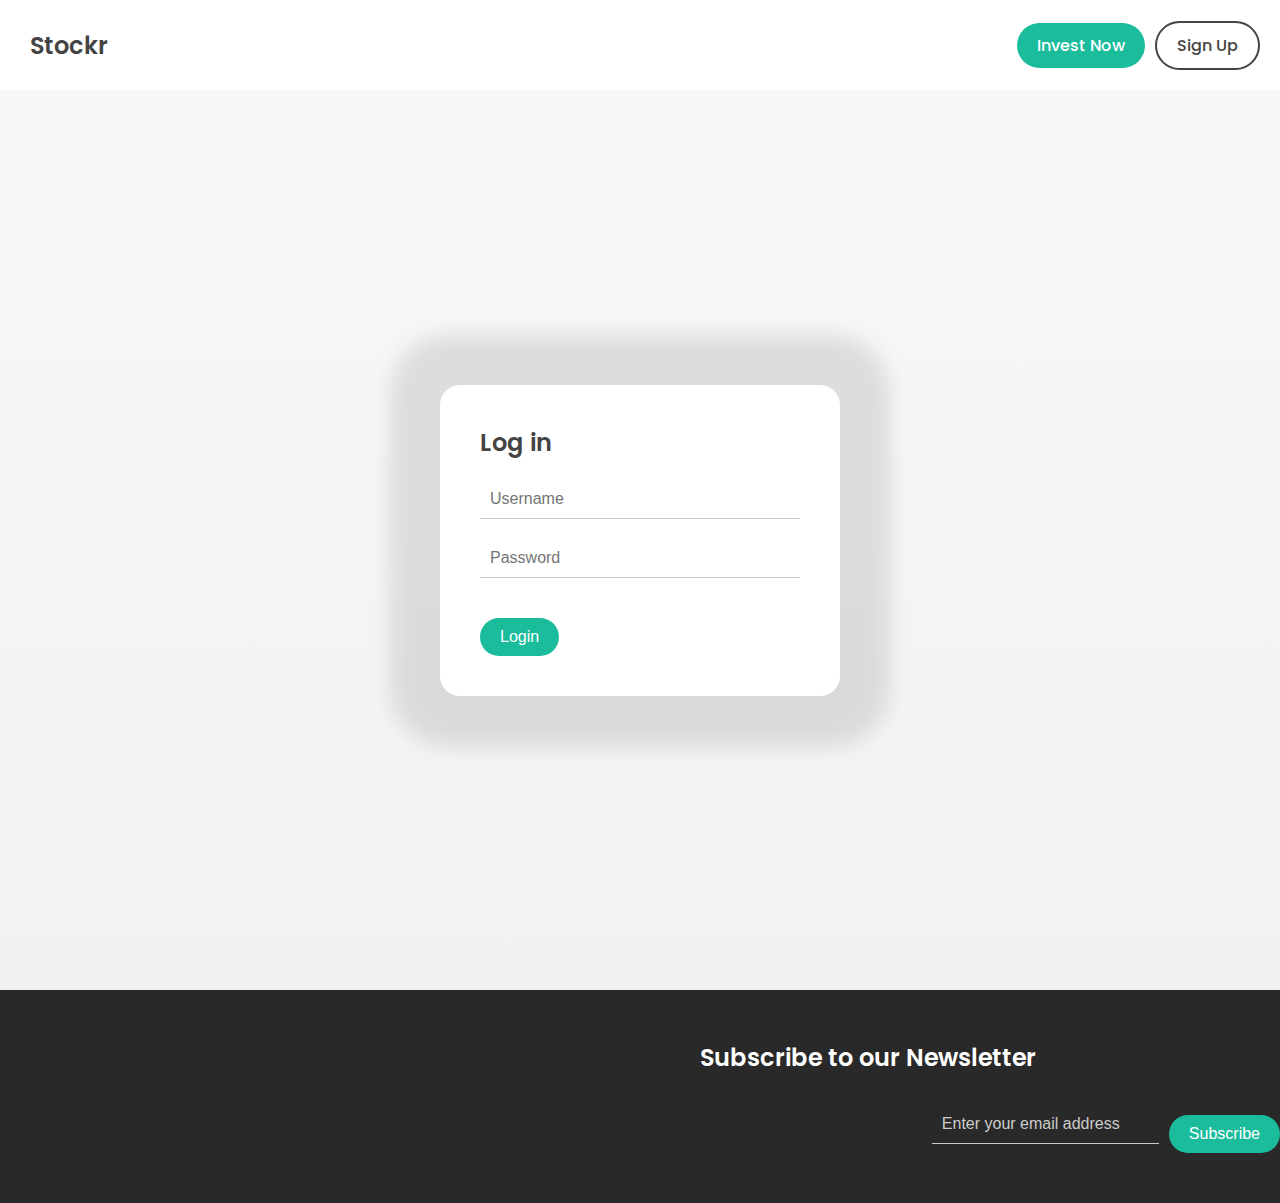
==== index.html @ 4b994b6f "Add files via upload" ====
<!DOCTYPE html>
<html>
  <head>
    <title>Login Page</title>
    <link rel="stylesheet" href="styles.css">
  </head>
  <body>
    <header>
      <div class="logo">
        <img src="stockr-logo.png" alt="">
        <h1>Stockr</h1>
      </div>
      <div class="header-buttons">
        <a href="#" class="invest-now-button">Invest Now</a>
        <a href="#" class="sign-up-button">Sign Up</a>
      </div>
    </header>
    <div class="login-container">
      <div class="login-box">
        <h2>Log in</h2>
        <form>
          <div class="input-container">
            <i class="fas fa-user"></i>
            <input type="text" id="username" name="username" placeholder="Username">
          </div>
          <div class="input-container">
            <i class="fas fa-lock"></i>
            <input type="password" id="password" name="password" placeholder="Password">
          </div>
          <button type="submit">Login</button>
        </form>
      </div>
    </div>
    <footer>
        <div class="container">
          <div class="row">
            
            <div class="col-md-6">
              <h3>Subscribe to our Newsletter</h3>
              <form>
                <div class="input-group">
                  <input type="email" name="email" placeholder="Enter your email address">
                  <button type="submit">Subscribe</button>
                </div>
              </form>
            </div>
          </div>
        </div>
      </footer>
---- styles.css ----
@import url("https://fonts.googleapis.com/css2?family=Poppins:wght@300;400;500;600;700&display=swap");

* {
  box-sizing: border-box;
  margin: 0;
  padding: 0;
}

body {
  background-color: #f8f8f8;
  font-family: "Poppins", sans-serif;
}

header {
  background-color: #ffffff;
  box-shadow: 0px 0px 15px rgba(0, 0, 0, 0.1);
  display: flex;
  justify-content: space-between;
  align-items: center;
  padding: 20px;
}

.logo {
  align-items: center;
  display: flex;
}

.logo img {
  height: 50px;
  margin-right: 10px;
}

.logo h1 {
  color: #444444;
  font-size: 24px;
  font-weight: 600;
}

.header-buttons {
  display: flex;
  align-items: center;
  margin-left: auto;
}

.invest-now-button {
  background-color: #1abc9c;
  color: #ffffff;
  border-radius: 30px;
  padding: 10px 20px;
  margin-right: 10px;
  font-size: 16px;
  font-weight: 500;
  text-decoration: none;
}

.sign-up-button {
  background-color: #ffffff;
  color: #444444;
  border-radius: 30px;
  border: 2px solid #444444;
  padding: 10px 20px;
  font-size: 16px;
  font-weight: 500;
  text-decoration: none;
}

.login-container {
  background: linear-gradient(to bottom, #f8f8f8 0%, #f1f1f1 100%);
  display: flex;
  justify-content: center;
  align-items: center;
  height: 100vh;
}

.login-box {
  background-color: #ffffff;
  border-radius: 20px;
  box-shadow: 0px 0
  20px 50px rgba(0, 0, 0, 0.1);
padding: 40px;
width: 400px;
max-width: 90%;
}

.login-box h2 {
color: #444444;
font-size: 24px;
font-weight: 600;
margin-bottom: 20px;
}

input[type="text"],
input[type="password"] {
width: 100%;
padding: 10px;
border: none;
border-bottom: 1px solid #cccccc;
margin-bottom: 20px;
font-size: 16px;
font-weight: 400;
}

.input-container {
display: flex;
align-items: center;
position: relative;
}

.input-container i {
position: absolute;
left: 0;
font-size: 20px;
color: #cccccc;
}

button[type="submit"] {
background-color: #1abc9c;
color: #ffffff;
border: none;
border-radius: 30px;
padding: 10px 20px;
font-size: 16px;
font-weight: 500;
cursor: pointer;
margin-top: 20px;
}

button[type="submit"]:hover {
background-color: #16a085;
}

footer {
    background-color: #292929;
    color: #ffffff;
    padding: 50px 0;
    display: flexbox;
  }
  
  footer h3 {
    color: #ffffff;
    font-size: 24px;
    font-weight: 600;
    margin-bottom: 20px;
    margin-left: 700px;
    align-items: center;
  }
  
  footer p {
    color: #cccccc;
    font-size: 16px;
    font-weight: 400;
    line-height: 1.5;
    margin-bottom: 20px;
    margin-left: 20px;
    text-align: center;
  }
  
  footer form {
    display: flex;
    align-items: center;
    justify-content: flex-end;
  }
  
  footer input[type="email"] {
    width: 100%;
    padding: 10px;
    border: none;
    border-bottom: 1px solid #cccccc;
    margin-right: 10px;
    font-size: 16px;
    font-weight: 400;
    background-color: transparent;
    color: #ffffff;
  }
  
  footer input[type="email"]::placeholder {
    color: #cccccc;
  }
  
  footer button[type="submit"] {
    background-color: #1abc9c;
    color: #ffffff;
    border: none;
    border-radius: 30px;
    padding: 10px 20px;
    font-size: 16px;
    font-weight: 500;
    cursor: pointer;
    transition: background-color 0.3s ease-in-out;
  }
  
  footer button[type="submit"]:hover {
    background-color: #16a085;
  }
  
  footer .input-group {
    display: flex;
    align-items: center;
  }
  
  footer .input-group input[type="email"] {
    flex-grow: 1;
  }
  
  @media (max-width: 767px) {
    footer .row {
      flex-direction: column;
    }
  
    footer .col-md-6 {
      margin-bottom: 40px;
    }
  
    footer form {
      justify-content: flex-start;
      margin-top: 20px;
    }
  
    footer .input-group {
      flex-direction: column;
      align-items: flex-start;
    }
  
    footer .input-group input[type="email"] {
      width: 100%;
      margin-bottom: 10px;
    }
  }
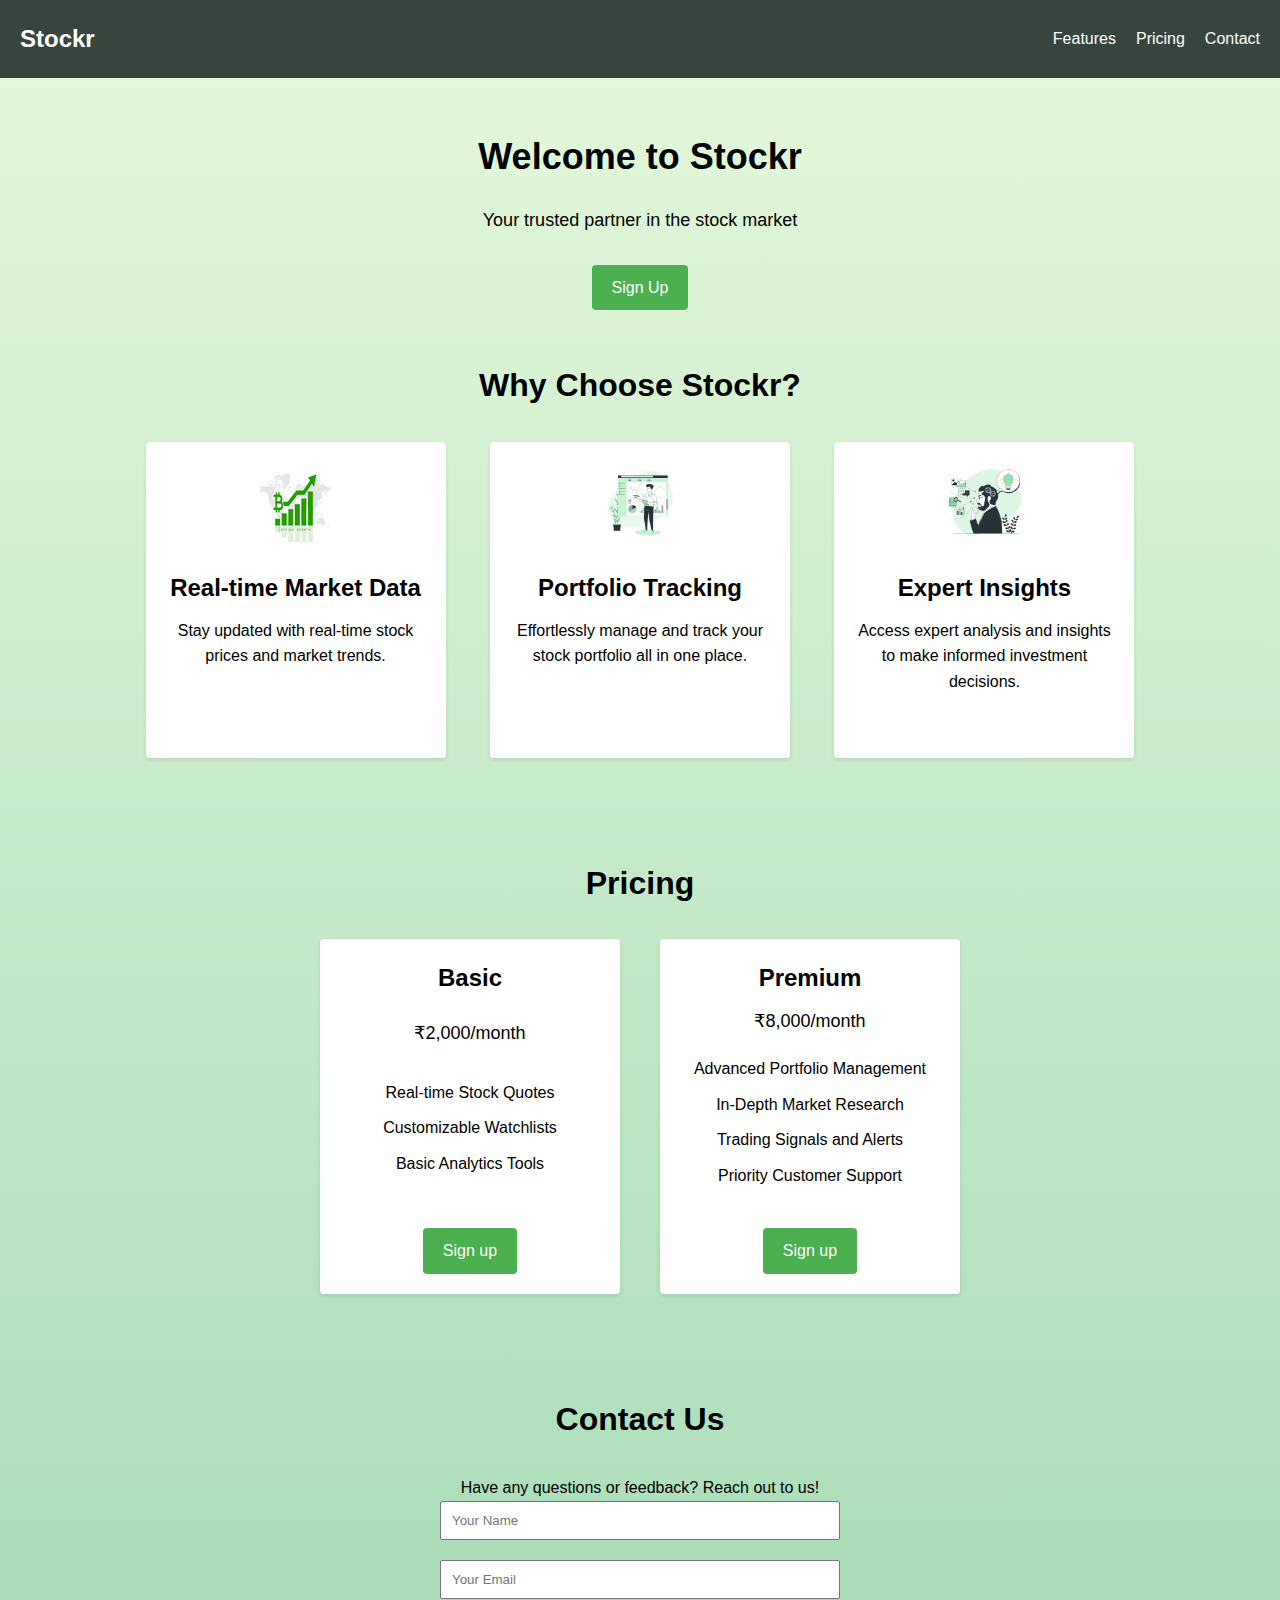
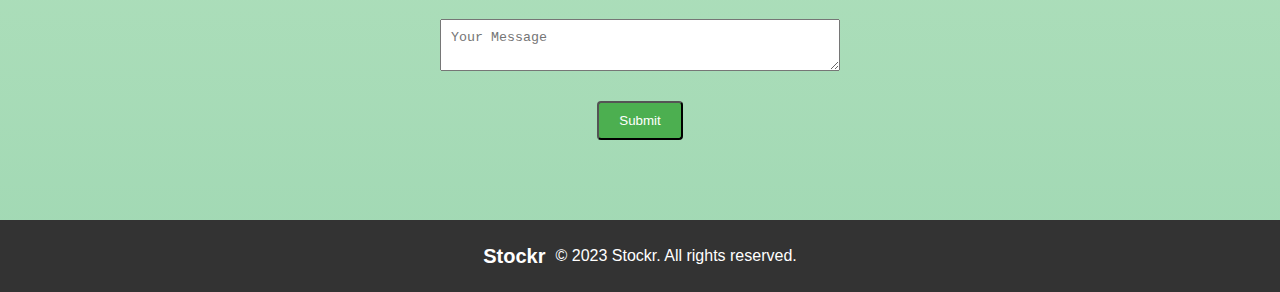
==== commit 8360e2a7: "Add files via upload" ====
--- a/index.html
+++ b/index.html
@@ -1,53 +1,117 @@
 <!DOCTYPE html>
-<html>
-  <head>
-    <title>Login Page</title>
-    <link rel="stylesheet" href="styles.css">
-  </head>
-  <body>
+<html lang="en">
+
+<head>
+  <meta charset="UTF-8">
+  <meta name="viewport" content="width=device-width, initial-scale=1.0">
+  <title>Stockr - Your Stock Market Partner</title>
+  <link rel="stylesheet" href="styles.css">
+</head>
+
+<body>
     <header>
-      <div class="logo">
-        <img src="stockr-logo.png" alt="">
-        <h1>Stockr</h1>
+        <div class="logo">Stockr</div>
+        <ul class="navigation">
+          <li><a href="#features">Features</a></li>
+          <li><a href="#pricing">Pricing</a></li>
+          <li><a href="#contact">Contact</a></li>
+        </ul>
+      </header>
+    </nav>
+    <div class="hero">
+      <h1>Welcome to Stockr</h1>
+      <p>Your trusted partner in the stock market</p>
+      <a href="#signup" class="btn">Sign Up</a>
+    </div>
+  </header>
+
+  
+  
+
+  <section id="features" class="features">
+    <h2>Why Choose Stockr?</h2>
+    <div class="feature-card">
+      <a href="feature.html"></a>
+      <div class="feature-icon">
+        <img src="feature1.jpg" alt="Feature 1">
       </div>
-      <div class="header-buttons">
-        <a href="#" class="invest-now-button">Invest Now</a>
-        <a href="#" class="sign-up-button">Sign Up</a>
+      
+      <a href="second.html" class="custom-link"><h3>Real-time Market Data</h3></a>
+      
+      <p>Stay updated with real-time stock prices and market trends.</p>
+    </div>
+    <div class="feature-card">
+      <div class="feature-icon">
+        <img src="feature2.png" alt="Feature 2">
       </div>
-    </header>
-    <div class="login-container">
-      <div class="login-box">
-        <h2>Log in</h2>
-        <form>
-          <div class="input-container">
-            <i class="fas fa-user"></i>
-            <input type="text" id="username" name="username" placeholder="Username">
+      <h3>Portfolio Tracking</h3>
+      <p>Effortlessly manage and track your stock portfolio all in one place.</p>
+    </div>
+    <div class="feature-card">
+      <div class="feature-icon">
+        <img src="feature3.png" alt="Feature 3">
+      </div>
+      <h3>Expert Insights</h3>
+      <p>Access expert analysis and insights to make informed investment decisions.</p>
+    </div>
+  </section>
+
+  <section id="pricing" class="pricing">
+    <div class="container">
+      <h2>Pricing</h2>
+      <div class="price-card-container">
+        <div class="price-card">
+          <h3>Basic</h3>
+          <p>₹2,000/month</p>
+          <ul>
+            <li>Real-time Stock Quotes</li>
+            <li>Customizable Watchlists</li>
+            <li>Basic Analytics Tools</li>
+          </ul>
+          <div class="btn-container">
+            <a href="#" class="btn">Sign up</a>
           </div>
-          <div class="input-container">
-            <i class="fas fa-lock"></i>
-            <input type="password" id="password" name="password" placeholder="Password">
+        </div>
+        <div class="price-card">
+          <h3>Premium</h3>
+          <p>₹8,000/month</p>
+          <ul>
+            <li>Advanced Portfolio Management</li>
+            <li>In-Depth Market Research</li>
+            <li>Trading Signals and Alerts</li>
+            <li>Priority Customer Support</li>
+          </ul>
+          <div class="btn-container">
+            <a href="#" class="btn">Sign up</a>
           </div>
-          <button type="submit">Login</button>
-        </form>
+        </div>
       </div>
     </div>
-    <footer>
-        <div class="container">
-          <div class="row">
-            
-            <div class="col-md-6">
-              <h3>Subscribe to our Newsletter</h3>
-              <form>
-                <div class="input-group">
-                  <input type="email" name="email" placeholder="Enter your email address">
-                  <button type="submit">Subscribe</button>
-                </div>
-              </form>
-            </div>
-          </div>
-        </div>
-      </footer>
-      
+  </section>
+  
+  
 
+  <section id="contact" class="contact">
+    <h2>Contact Us</h2>
+    <p>Have any questions or feedback? Reach out to us!</p>
+    <div class="alignn">
+    <form> 
+      <input class="alig" type="text" placeholder="Your Name">
+      <input class="alig" type="email" placeholder="Your Email">
+      <textarea class="alig" placeholder="Your Message"></textarea>
+      <button type="submit" class="btn">Submit</button>
+    </form>
+</div>
+  </section>
 
+  <footer>
+    <div class="footer-content">
+      <div class="logo">Stockr</div>
+      <p>&copy; 2023 Stockr. All rights reserved.</p>
+    </div>
+  </footer>
 
+  <script src="app.js"></script>
+</body>
+
+</html>
--- a/styles.css
+++ b/styles.css
@@ -1,229 +1,269 @@
-@import url("https://fonts.googleapis.com/css2?family=Poppins:wght@300;400;500;600;700&display=swap");
-
+/* Reset some default styles */
 * {
   box-sizing: border-box;
   margin: 0;
   padding: 0;
 }
 
+/* General styles */
 body {
-  background-color: #f8f8f8;
-  font-family: "Poppins", sans-serif;
-}
-
+  font-family: Arial, sans-serif;
+  line-height: 1.6;
+  background-image: linear-gradient(to top, #A0D8B3, #E5F9DB);
+}
+
+a.custom-link {
+  color: inherit;
+  text-decoration: none;
+}
+
+
+.container {
+  max-width: 1200px;
+  margin: 0 auto;
+  padding: 0 20px;
+}
+
+/* Header styles */
 header {
-  background-color: #ffffff;
-  box-shadow: 0px 0px 15px rgba(0, 0, 0, 0.1);
+  background-color: rgb(54, 70, 63);
+  color: #fff;
+  padding: 20px;
   display: flex;
   justify-content: space-between;
   align-items: center;
-  padding: 20px;
 }
 
 .logo {
+  font-size: 24px;
+  font-weight: bold;
+}
+
+.navigation {
+  list-style: none;
+  display: flex;
+}
+
+.navigation li {
+  margin-left: 20px;
+}
+
+.navigation a {
+  color: #fff;
+  text-decoration: none;
+}
+
+/* Hero section styles */
+.hero {
+  text-align: center;
+  margin-top: 50px;
+}
+
+.hero h1 {
+  font-size: 36px;
+  margin-bottom: 20px;
+}
+
+.hero p {
+  font-size: 18px;
+  margin-bottom: 30px;
+}
+
+.btn {
+  display: inline-block;
+  background-color: #4CAF50;
+  color: #fff;
+  padding: 10px 20px;
+  border-radius: 4px;
+  text-decoration: none;
+}
+
+.btn:hover {
+  background-color: #45a049;
+}
+
+/* Features section styles */
+.features {
+  
+  padding: 50px 0;
+  text-align: center;
+}
+
+.features h2 {
+  font-size: 32px;
+  margin-bottom: 30px;
+}
+
+.feature-card {
+  display: inline-block;
+  width: 300px;
+  margin: 0 20px;
+  padding: 20px;
+  background-color: #fff;
+  border-radius: 4px;
+  box-shadow: 0 2px 4px rgba(0, 0, 0, 0.1);
+}
+.feature-card {
+  transition: transform 0.3s ease;
+}
+.feature-card:hover {
+  transform: scale(1.1);
+}
+
+
+.feature-icon img {
+  width: 80px;
+  height: 80px;
+  margin-bottom: 20px;
+}
+
+.feature-card h3 {
+  font-size: 24px;
+  margin-bottom: 10px;
+}
+
+.feature-card p {
+  font-size: 16px;
+  height: 120px; /* Set a fixed height for feature descriptions */
+  overflow: hidden;
+}
+
+/* Pricing section styles */
+.pricing {
+  padding: 50px 0;
+  text-align: center;
+}
+
+.pricing h2 {
+  font-size: 32px;
+  margin-bottom: 30px;
+}
+
+.price-card-container {
+  display: flex;
+  justify-content: center;
+  align-items: stretch; 
+}
+
+.price-card {
+  flex: 0 0 300px;
+  margin: 0 20px;
+  padding: 20px;
+  background-color: #fff;
+  border-radius: 4px;
+  box-shadow: 0 2px 4px rgba(0, 0, 0, 0.1);
+  display: flex;
+  flex-direction: column;
+  justify-content: space-between;
+}
+.price-card {
+  transition: transform 0.3s ease;
+}
+
+.price-card:hover {
+  transform: scale(1.1);
+}
+
+.price-card h3 {
+  font-size: 24px;
+  margin-bottom: 10px;
+}
+
+.price-card p {
+  font-size: 18px;
+  margin-bottom: 20px;
+}
+
+.price-card ul {
+  list-style: none;
+  margin-bottom: 30px;
+}
+
+.price-card ul li {
+  margin-bottom: 10px;
+}
+
+.price-card .btn-container {
+  display: flex;
+  justify-content: center;
+}
+
+.contact {
+  padding: 50px 0;
+  text-align: center;
+}
+
+.contact h2 {
+  font-size: 32px;
+  margin-bottom: 30px;
+}
+
+.contact form {
+  display: flex;
+  flex-wrap: wrap;
+  justify-content: center;
+  align-items: flex-start;
+  margin-bottom: 30px;
+}
+
+.contact input,
+.contact textarea {
+  width: 100%;
+  padding: 10px;
+  margin-bottom: 20px;
+}
+
+.contact input[type="text"],
+.contact input[type="email"],
+.contact textarea {
+  width: calc(100% - 20px); 
+}
+
+.contact button.btn {
+  margin-top: 10px;
+}
+
+
+
+footer {
+  background-color: #333;
+  color: #fff;
+  padding: 20px;
+  text-align: center;
+}
+
+.footer-content {
+  display: flex;
+  justify-content: center;
   align-items: center;
-  display: flex;
-}
-
-.logo img {
-  height: 50px;
+}
+
+.footer-content .logo {
+  font-size: 20px;
+  font-weight: bold;
   margin-right: 10px;
 }
 
-.logo h1 {
-  color: #444444;
-  font-size: 24px;
-  font-weight: 600;
-}
-
-.header-buttons {
-  display: flex;
-  align-items: center;
-  margin-left: auto;
-}
-
-.invest-now-button {
-  background-color: #1abc9c;
-  color: #ffffff;
-  border-radius: 30px;
-  padding: 10px 20px;
-  margin-right: 10px;
-  font-size: 16px;
-  font-weight: 500;
-  text-decoration: none;
-}
-
-.sign-up-button {
-  background-color: #ffffff;
-  color: #444444;
-  border-radius: 30px;
-  border: 2px solid #444444;
-  padding: 10px 20px;
-  font-size: 16px;
-  font-weight: 500;
-  text-decoration: none;
-}
-
-.login-container {
-  background: linear-gradient(to bottom, #f8f8f8 0%, #f1f1f1 100%);
-  display: flex;
-  justify-content: center;
-  align-items: center;
-  height: 100vh;
-}
-
-.login-box {
-  background-color: #ffffff;
-  border-radius: 20px;
-  box-shadow: 0px 0
-  20px 50px rgba(0, 0, 0, 0.1);
-padding: 40px;
-width: 400px;
-max-width: 90%;
-}
-
-.login-box h2 {
-color: #444444;
-font-size: 24px;
-font-weight: 600;
-margin-bottom: 20px;
-}
-
-input[type="text"],
-input[type="password"] {
-width: 100%;
-padding: 10px;
-border: none;
-border-bottom: 1px solid #cccccc;
-margin-bottom: 20px;
-font-size: 16px;
-font-weight: 400;
-}
-
-.input-container {
-display: flex;
-align-items: center;
-position: relative;
-}
-
-.input-container i {
-position: absolute;
-left: 0;
-font-size: 20px;
-color: #cccccc;
-}
-
-button[type="submit"] {
-background-color: #1abc9c;
-color: #ffffff;
-border: none;
-border-radius: 30px;
-padding: 10px 20px;
-font-size: 16px;
-font-weight: 500;
-cursor: pointer;
-margin-top: 20px;
-}
-
-button[type="submit"]:hover {
-background-color: #16a085;
-}
-
-footer {
-    background-color: #292929;
-    color: #ffffff;
-    padding: 50px 0;
-    display: flexbox;
-  }
-  
-  footer h3 {
-    color: #ffffff;
-    font-size: 24px;
-    font-weight: 600;
-    margin-bottom: 20px;
-    margin-left: 700px;
-    align-items: center;
-  }
-  
-  footer p {
-    color: #cccccc;
-    font-size: 16px;
-    font-weight: 400;
-    line-height: 1.5;
-    margin-bottom: 20px;
-    margin-left: 20px;
-    text-align: center;
-  }
-  
-  footer form {
-    display: flex;
-    align-items: center;
-    justify-content: flex-end;
-  }
-  
-  footer input[type="email"] {
-    width: 100%;
-    padding: 10px;
-    border: none;
-    border-bottom: 1px solid #cccccc;
-    margin-right: 10px;
-    font-size: 16px;
-    font-weight: 400;
-    background-color: transparent;
-    color: #ffffff;
-  }
-  
-  footer input[type="email"]::placeholder {
-    color: #cccccc;
-  }
-  
-  footer button[type="submit"] {
-    background-color: #1abc9c;
-    color: #ffffff;
-    border: none;
-    border-radius: 30px;
-    padding: 10px 20px;
-    font-size: 16px;
-    font-weight: 500;
-    cursor: pointer;
-    transition: background-color 0.3s ease-in-out;
-  }
-  
-  footer button[type="submit"]:hover {
-    background-color: #16a085;
-  }
-  
-  footer .input-group {
-    display: flex;
-    align-items: center;
-  }
-  
-  footer .input-group input[type="email"] {
-    flex-grow: 1;
-  }
-  
-  @media (max-width: 767px) {
-    footer .row {
-      flex-direction: column;
-    }
-  
-    footer .col-md-6 {
-      margin-bottom: 40px;
-    }
-  
-    footer form {
-      justify-content: flex-start;
-      margin-top: 20px;
-    }
-  
-    footer .input-group {
-      flex-direction: column;
-      align-items: flex-start;
-    }
-  
-    footer .input-group input[type="email"] {
-      width: 100%;
-      margin-bottom: 10px;
-    }
-  }
-  +.contact form {
+  display: flex;
+  flex-direction: column; /* Display the form elements in a column */
+  align-items: center; /* Align items horizontally at the center */
+  margin-bottom: 30px;
+}
+
+.contact input,
+.contact textarea {
+  width: 100%;
+  padding: 10px;
+  margin-bottom: 20px;
+  max-width: 400px; /* Set a maximum width for the input fields */
+}
+
+.contact button.btn {
+  margin-top: 10px;
+  align-self: center; /* Align the button to the center horizontally */
+}
+/* .alig{
+  size: 30px;
+} */
+
